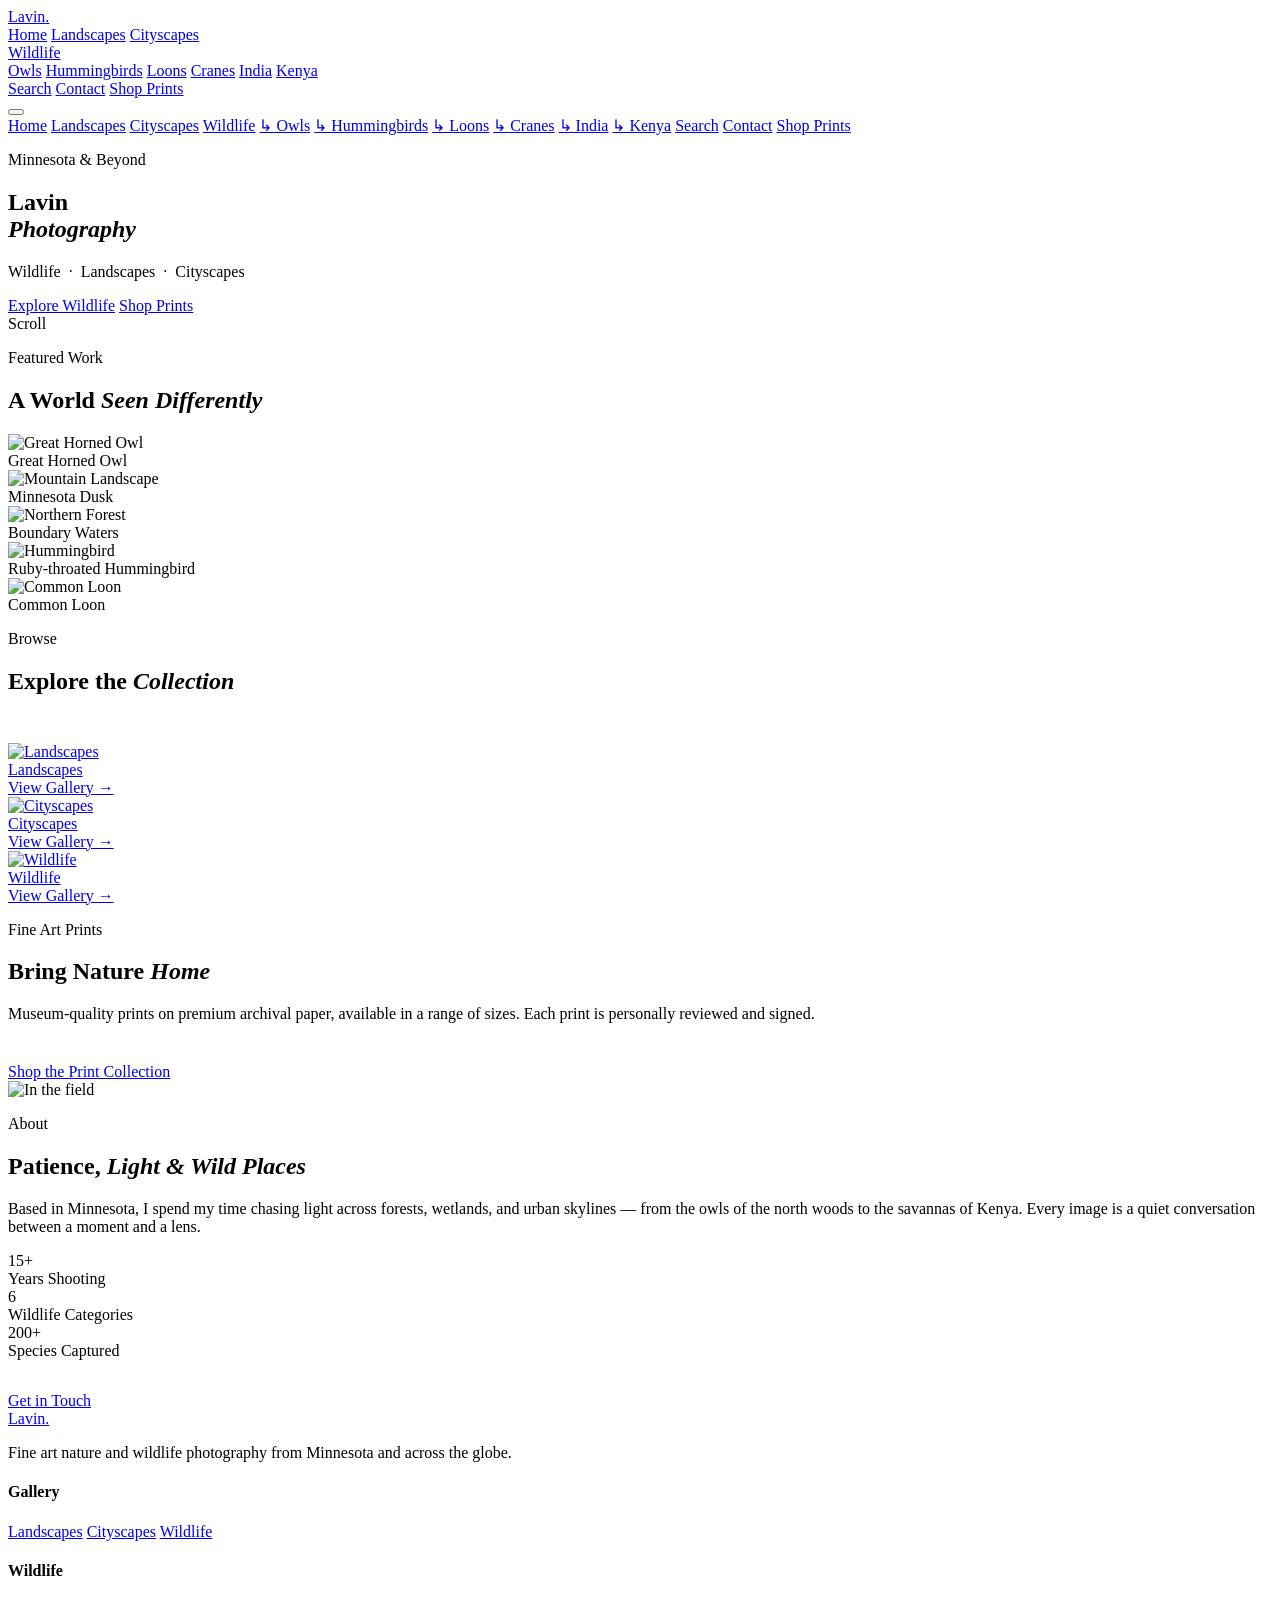
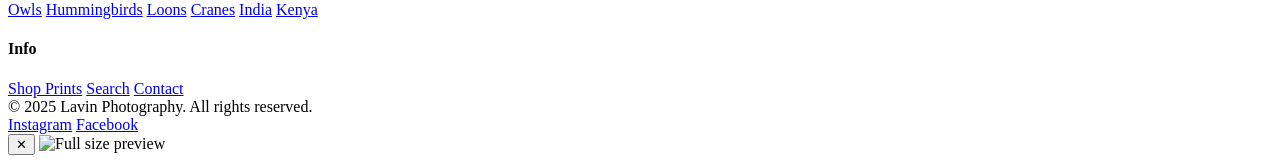
==== index.html @ 5a4e7e07 "Add files via upload" ====
<!DOCTYPE html>
<html lang="en">
<head>
  <meta charset="UTF-8" />
  <meta name="viewport" content="width=device-width, initial-scale=1.0" />
  <title>Lavin Photography</title>
  <meta name="description" content="Fine art nature and wildlife photography by Lavin — landscapes, cityscapes, owls, hummingbirds, loons, cranes and beyond." />
  <link rel="stylesheet" href="css/style.css" />
</head>
<body>

<!-- HEADER -->
<header>
  <a class="logo" href="index.html">Lavin<span>.</span></a>
  <nav>
    <a href="index.html">Home</a>
    <a href="landscapes.html">Landscapes</a>
    <a href="cityscapes.html">Cityscapes</a>
    <div class="nav-dropdown">
      <a href="wildlife.html">Wildlife</a>
      <div class="dropdown-menu">
        <a href="wildlife.html#owls">Owls</a>
        <a href="wildlife.html#hummingbirds">Hummingbirds</a>
        <a href="wildlife.html#loons">Loons</a>
        <a href="wildlife.html#cranes">Cranes</a>
        <a href="wildlife.html#india">India</a>
        <a href="wildlife.html#kenya">Kenya</a>
      </div>
    </div>
    <a href="search.html">Search</a>
    <a href="contact.html">Contact</a>
    <a href="prints.html" class="nav-cta">Shop Prints</a>
  </nav>
  <button class="hamburger" aria-label="Menu">
    <span></span><span></span><span></span>
  </button>
</header>

<!-- MOBILE MENU -->
<div class="mobile-menu">
  <a href="index.html">Home</a>
  <a href="landscapes.html">Landscapes</a>
  <a href="cityscapes.html">Cityscapes</a>
  <a href="wildlife.html">Wildlife</a>
  <a class="mobile-sub" href="wildlife.html#owls">↳ Owls</a>
  <a class="mobile-sub" href="wildlife.html#hummingbirds">↳ Hummingbirds</a>
  <a class="mobile-sub" href="wildlife.html#loons">↳ Loons</a>
  <a class="mobile-sub" href="wildlife.html#cranes">↳ Cranes</a>
  <a class="mobile-sub" href="wildlife.html#india">↳ India</a>
  <a class="mobile-sub" href="wildlife.html#kenya">↳ Kenya</a>
  <a href="search.html">Search</a>
  <a href="contact.html">Contact</a>
  <a href="prints.html">Shop Prints</a>
</div>

<!-- HERO -->
<section class="hero">
  <div class="hero-bg" style="background-image: url('https://images.unsplash.com/photo-1548267904-5b2cd66bb748?w=1800&q=80');"></div>
  <div class="hero-overlay"></div>
  <div class="hero-content">
    <p class="hero-eyebrow">Minnesota &amp; Beyond</p>
    <h1>Lavin<br><em>Photography</em></h1>
    <p class="hero-sub">Wildlife &nbsp;·&nbsp; Landscapes &nbsp;·&nbsp; Cityscapes</p>
    <div class="hero-actions">
      <a href="wildlife.html" class="btn-primary">Explore Wildlife</a>
      <a href="prints.html" class="btn-ghost">Shop Prints</a>
    </div>
  </div>
  <div class="hero-scroll">Scroll</div>
</section>

<!-- FEATURED GALLERY -->
<section class="section">
  <div class="section-inner">
    <p class="section-label reveal">Featured Work</p>
    <h2 class="section-title reveal">A World <em>Seen Differently</em></h2>
    <div class="divider reveal"></div>

    <div class="gallery-grid">
      <div class="item reveal" data-lightbox="https://images.unsplash.com/photo-1548267904-5b2cd66bb748?w=1200&q=85" style="cursor:pointer;">
        <img src="https://images.unsplash.com/photo-1548267904-5b2cd66bb748?w=900&q=80" alt="Great Horned Owl" loading="lazy" />
        <div class="item-label">Great Horned Owl</div>
      </div>
      <div class="item reveal" data-lightbox="https://images.unsplash.com/photo-1506905925346-21bda4d32df4?w=1200&q=85" style="cursor:pointer;">
        <img src="https://images.unsplash.com/photo-1506905925346-21bda4d32df4?w=600&q=80" alt="Mountain Landscape" loading="lazy" />
        <div class="item-label">Minnesota Dusk</div>
      </div>
      <div class="item reveal" data-lightbox="https://images.unsplash.com/photo-1501854140801-50d01698950b?w=1200&q=85" style="cursor:pointer;">
        <img src="https://images.unsplash.com/photo-1501854140801-50d01698950b?w=600&q=80" alt="Northern Forest" loading="lazy" />
        <div class="item-label">Boundary Waters</div>
      </div>
      <div class="item reveal" data-lightbox="https://images.unsplash.com/photo-1569388330292-79cc1ec67270?w=1200&q=85" style="cursor:pointer;">
        <img src="https://images.unsplash.com/photo-1569388330292-79cc1ec67270?w=600&q=80" alt="Hummingbird" loading="lazy" />
        <div class="item-label">Ruby-throated Hummingbird</div>
      </div>
      <div class="item reveal" data-lightbox="https://images.unsplash.com/photo-1444464666168-49d633b86797?w=1200&q=85" style="cursor:pointer;">
        <img src="https://images.unsplash.com/photo-1444464666168-49d633b86797?w=600&q=80" alt="Common Loon" loading="lazy" />
        <div class="item-label">Common Loon</div>
      </div>
    </div>
  </div>
</section>

<!-- BROWSE BY CATEGORY -->
<section class="section" style="padding-top:0;">
  <div class="section-inner">
    <p class="section-label reveal">Browse</p>
    <h2 class="section-title reveal">Explore the <em>Collection</em></h2>
    <div class="divider reveal"></div>

    <div class="cat-grid" style="margin-top:3rem;">
      <a class="cat-card reveal" href="landscapes.html">
        <img src="https://images.unsplash.com/photo-1506905925346-21bda4d32df4?w=700&q=75" alt="Landscapes" loading="lazy" />
        <div class="cat-card-body">
          <div class="cat-card-title">Landscapes</div>
          <div class="cat-card-sub">View Gallery →</div>
        </div>
      </a>
      <a class="cat-card reveal" href="cityscapes.html">
        <img src="https://images.unsplash.com/photo-1477959858617-67f85cf4f1df?w=700&q=75" alt="Cityscapes" loading="lazy" />
        <div class="cat-card-body">
          <div class="cat-card-title">Cityscapes</div>
          <div class="cat-card-sub">View Gallery →</div>
        </div>
      </a>
      <a class="cat-card reveal" href="wildlife.html">
        <img src="https://images.unsplash.com/photo-1548267904-5b2cd66bb748?w=700&q=75" alt="Wildlife" loading="lazy" />
        <div class="cat-card-body">
          <div class="cat-card-title">Wildlife</div>
          <div class="cat-card-sub">View Gallery →</div>
        </div>
      </a>
    </div>
  </div>
</section>

<!-- PRINTS CTA BANNER -->
<section class="prints-banner">
  <p class="section-label">Fine Art Prints</p>
  <h2 class="section-title">Bring Nature <em>Home</em></h2>
  <p class="section-desc">Museum-quality prints on premium archival paper, available in a range of sizes. Each print is personally reviewed and signed.</p>
  <div style="height:1.5rem;"></div>
  <a href="prints.html" class="btn-primary">Shop the Print Collection</a>
</section>

<!-- ABOUT STRIP -->
<section class="section">
  <div class="section-inner">
    <div class="about-strip">
      <div class="reveal">
        <img src="https://images.unsplash.com/photo-1501854140801-50d01698950b?w=700&q=80" alt="In the field" />
      </div>
      <div>
        <p class="section-label reveal">About</p>
        <h2 class="section-title reveal">Patience, <em>Light &amp; Wild Places</em></h2>
        <div class="divider reveal"></div>
        <p class="section-desc reveal">Based in Minnesota, I spend my time chasing light across forests, wetlands, and urban skylines — from the owls of the north woods to the savannas of Kenya. Every image is a quiet conversation between a moment and a lens.</p>
        <div class="stat-row reveal">
          <div class="stat">
            <div class="stat-num">15+</div>
            <div class="stat-label">Years Shooting</div>
          </div>
          <div class="stat">
            <div class="stat-num">6</div>
            <div class="stat-label">Wildlife Categories</div>
          </div>
          <div class="stat">
            <div class="stat-num">200+</div>
            <div class="stat-label">Species Captured</div>
          </div>
        </div>
        <div style="margin-top:2rem;" class="reveal">
          <a href="contact.html" class="btn-ghost">Get in Touch</a>
        </div>
      </div>
    </div>
  </div>
</section>

<!-- FOOTER -->
<footer>
  <div class="footer-inner">
    <div class="footer-brand">
      <a class="logo" href="index.html">Lavin<span>.</span></a>
      <p>Fine art nature and wildlife photography from Minnesota and across the globe.</p>
    </div>
    <div class="footer-col">
      <h4>Gallery</h4>
      <a href="landscapes.html">Landscapes</a>
      <a href="cityscapes.html">Cityscapes</a>
      <a href="wildlife.html">Wildlife</a>
    </div>
    <div class="footer-col">
      <h4>Wildlife</h4>
      <a href="wildlife.html#owls">Owls</a>
      <a href="wildlife.html#hummingbirds">Hummingbirds</a>
      <a href="wildlife.html#loons">Loons</a>
      <a href="wildlife.html#cranes">Cranes</a>
      <a href="wildlife.html#india">India</a>
      <a href="wildlife.html#kenya">Kenya</a>
    </div>
    <div class="footer-col">
      <h4>Info</h4>
      <a href="prints.html">Shop Prints</a>
      <a href="search.html">Search</a>
      <a href="contact.html">Contact</a>
    </div>
  </div>
  <div class="footer-bottom">
    <span>© 2025 Lavin Photography. All rights reserved.</span>
    <div class="social-links">
      <a href="https://www.instagram.com" target="_blank" rel="noopener">Instagram</a>
      <a href="https://www.facebook.com" target="_blank" rel="noopener">Facebook</a>
    </div>
  </div>
</footer>

<!-- LIGHTBOX -->
<div class="lightbox-overlay">
  <button class="lightbox-close" aria-label="Close">✕</button>
  <img src="" alt="Full size preview" />
</div>

<script src="js/main.js"></script>
</body>
</html>
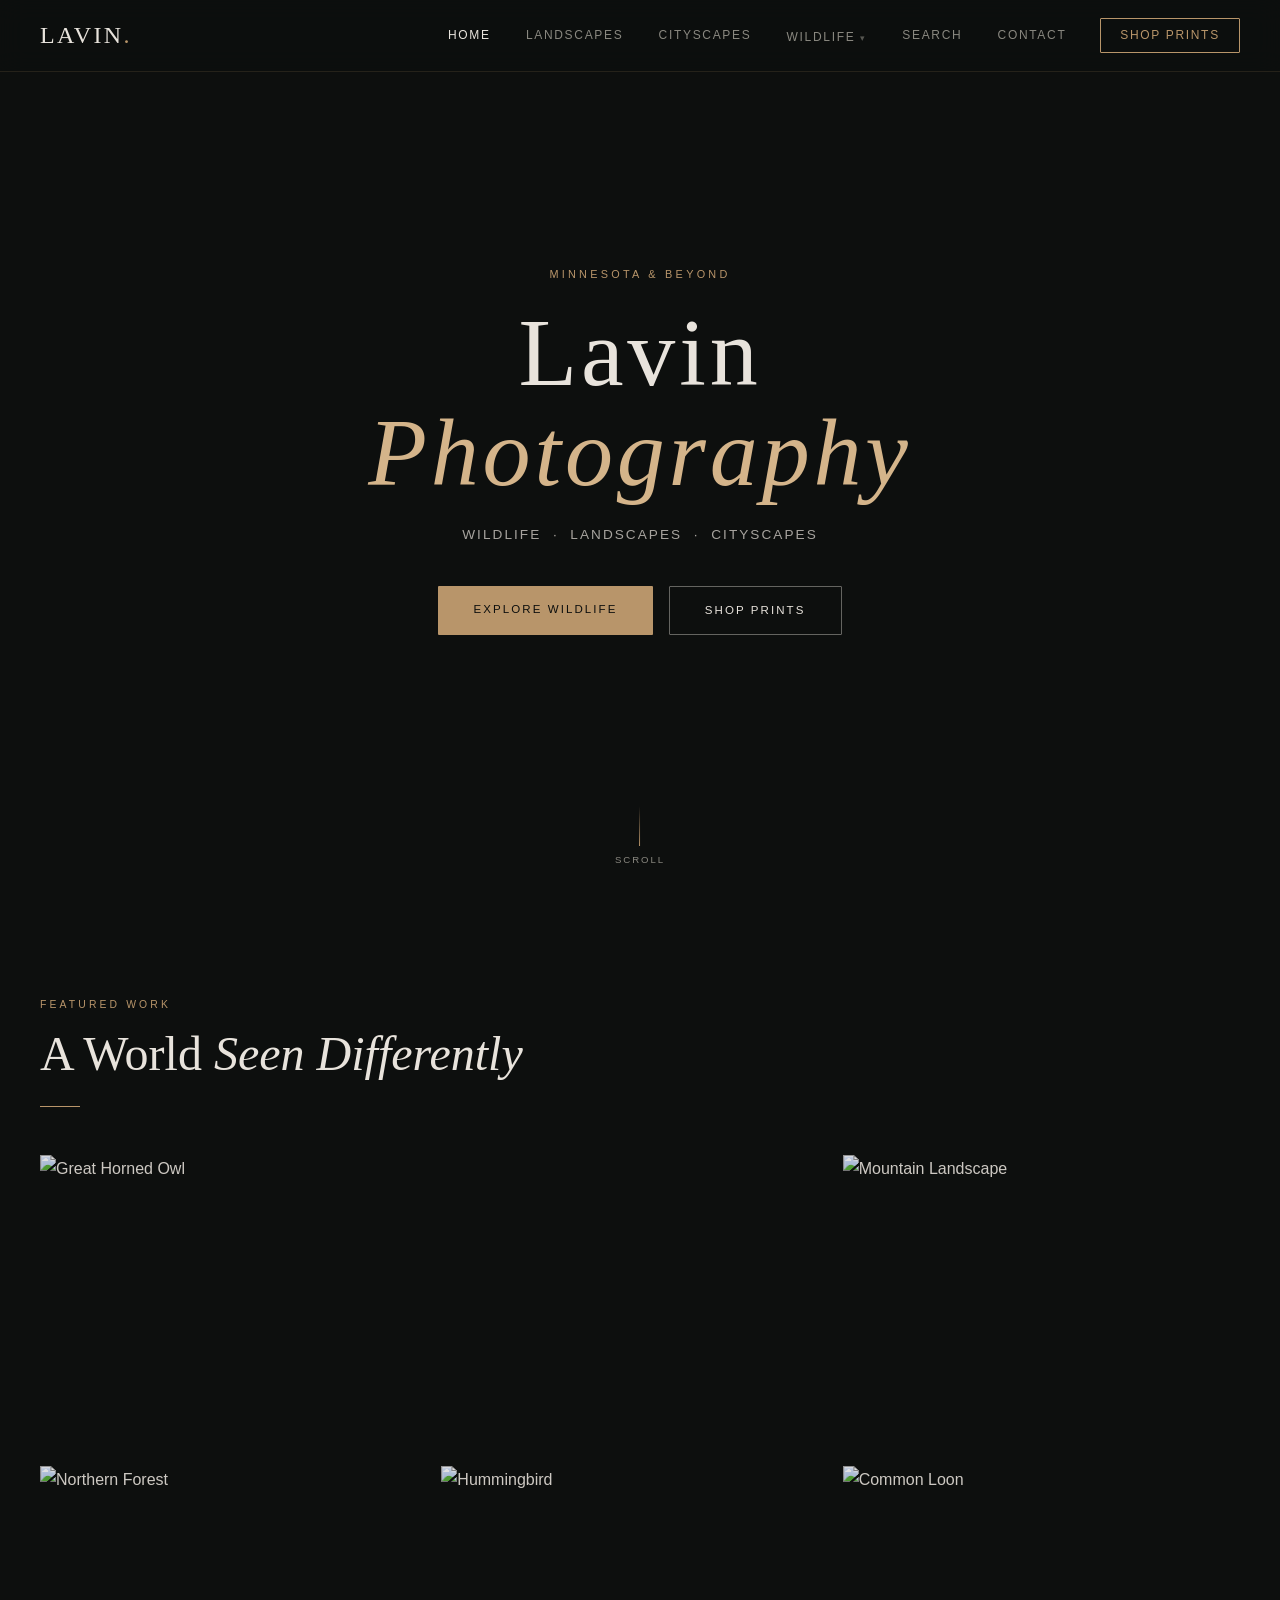
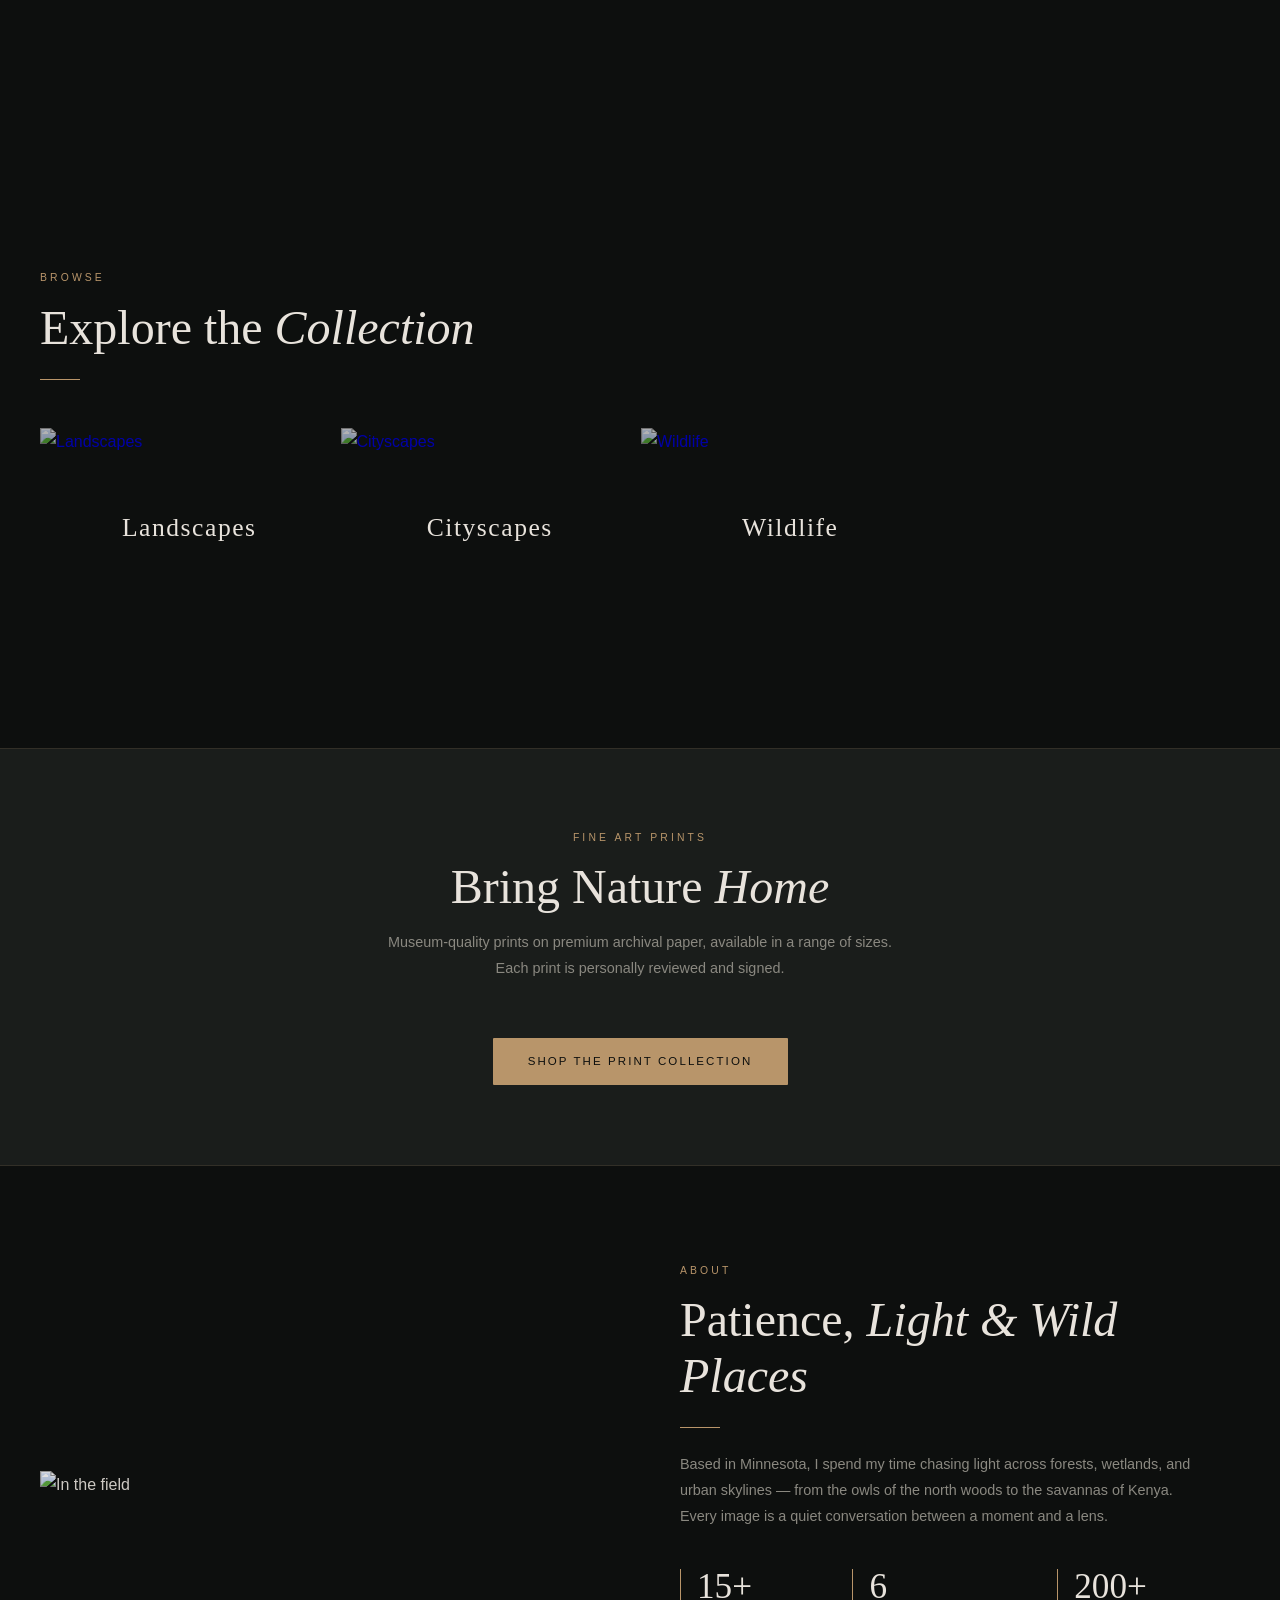
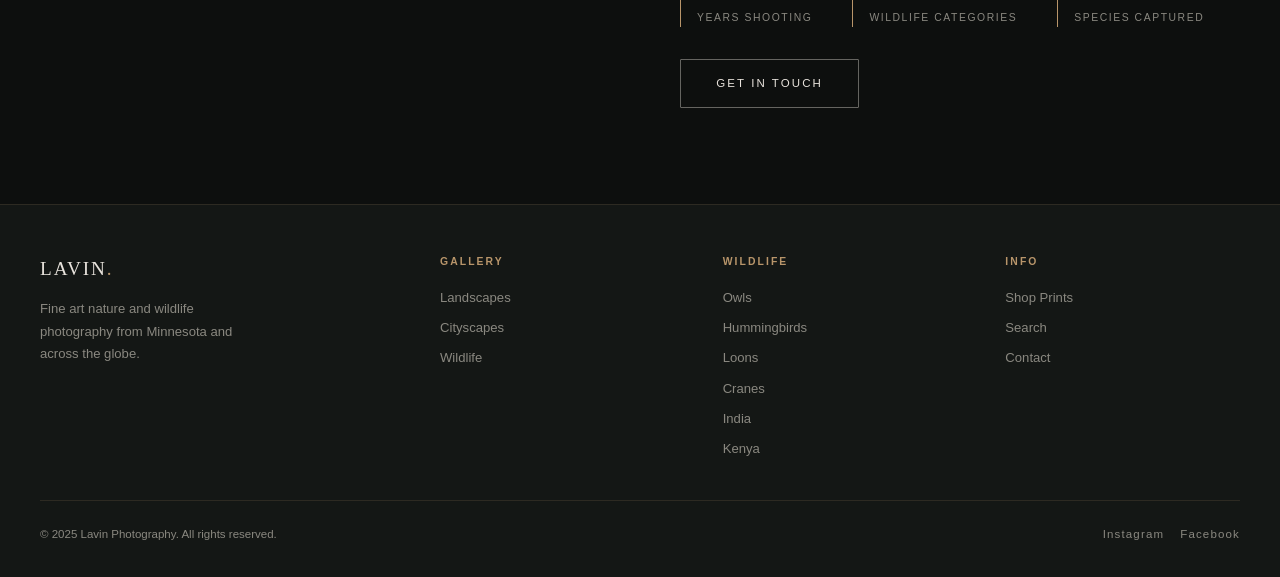
==== commit 086c796c: "Add files via upload" ====
--- a/index.html
+++ b/index.html
@@ -77,25 +77,30 @@
     <div class="divider reveal"></div>
 
     <div class="gallery-grid">
-      <div class="item reveal" data-lightbox="https://images.unsplash.com/photo-1548267904-5b2cd66bb748?w=1200&q=85" style="cursor:pointer;">
+      <div class="item reveal" data-lightbox="https://images.unsplash.com/photo-1548267904-5b2cd66bb748?w=1200&q=85" data-title="Great Horned Owl" style="cursor:pointer;">
         <img src="https://images.unsplash.com/photo-1548267904-5b2cd66bb748?w=900&q=80" alt="Great Horned Owl" loading="lazy" />
         <div class="item-label">Great Horned Owl</div>
-      </div>
-      <div class="item reveal" data-lightbox="https://images.unsplash.com/photo-1506905925346-21bda4d32df4?w=1200&q=85" style="cursor:pointer;">
+        <a class="buy-print-btn" href="contact.html?image=Great+Horned+Owl">Buy This Print</a>
+      </div>
+      <div class="item reveal" data-lightbox="https://images.unsplash.com/photo-1506905925346-21bda4d32df4?w=1200&q=85" data-title="Minnesota Dusk" style="cursor:pointer;">
         <img src="https://images.unsplash.com/photo-1506905925346-21bda4d32df4?w=600&q=80" alt="Mountain Landscape" loading="lazy" />
         <div class="item-label">Minnesota Dusk</div>
-      </div>
-      <div class="item reveal" data-lightbox="https://images.unsplash.com/photo-1501854140801-50d01698950b?w=1200&q=85" style="cursor:pointer;">
+        <a class="buy-print-btn" href="contact.html?image=Minnesota+Dusk">Buy This Print</a>
+      </div>
+      <div class="item reveal" data-lightbox="https://images.unsplash.com/photo-1501854140801-50d01698950b?w=1200&q=85" data-title="Boundary Waters" style="cursor:pointer;">
         <img src="https://images.unsplash.com/photo-1501854140801-50d01698950b?w=600&q=80" alt="Northern Forest" loading="lazy" />
         <div class="item-label">Boundary Waters</div>
-      </div>
-      <div class="item reveal" data-lightbox="https://images.unsplash.com/photo-1569388330292-79cc1ec67270?w=1200&q=85" style="cursor:pointer;">
+        <a class="buy-print-btn" href="contact.html?image=Boundary+Waters">Buy This Print</a>
+      </div>
+      <div class="item reveal" data-lightbox="https://images.unsplash.com/photo-1569388330292-79cc1ec67270?w=1200&q=85" data-title="Ruby-throated Hummingbird" style="cursor:pointer;">
         <img src="https://images.unsplash.com/photo-1569388330292-79cc1ec67270?w=600&q=80" alt="Hummingbird" loading="lazy" />
         <div class="item-label">Ruby-throated Hummingbird</div>
-      </div>
-      <div class="item reveal" data-lightbox="https://images.unsplash.com/photo-1444464666168-49d633b86797?w=1200&q=85" style="cursor:pointer;">
+        <a class="buy-print-btn" href="contact.html?image=Ruby-throated+Hummingbird">Buy This Print</a>
+      </div>
+      <div class="item reveal" data-lightbox="https://images.unsplash.com/photo-1444464666168-49d633b86797?w=1200&q=85" data-title="Common Loon" style="cursor:pointer;">
         <img src="https://images.unsplash.com/photo-1444464666168-49d633b86797?w=600&q=80" alt="Common Loon" loading="lazy" />
         <div class="item-label">Common Loon</div>
+        <a class="buy-print-btn" href="contact.html?image=Common+Loon">Buy This Print</a>
       </div>
     </div>
   </div>
@@ -218,7 +223,9 @@
 <!-- LIGHTBOX -->
 <div class="lightbox-overlay">
   <button class="lightbox-close" aria-label="Close">✕</button>
+  <div class="lightbox-title"></div>
   <img src="" alt="Full size preview" />
+  <a class="lightbox-buy" href="contact.html">Buy This Print</a>
 </div>
 
 <script src="js/main.js"></script>
--- a/css/style.css
+++ b/css/style.css
@@ -0,0 +1,655 @@
+@import url('https://fonts.googleapis.com/css2?family=Cormorant+Garamond:ital,wght@0,300;0,400;0,600;1,300;1,400&family=Jost:wght@200;300;400;500&display=swap');
+
+*, *::before, *::after { box-sizing: border-box; margin: 0; padding: 0; }
+
+:root {
+  --bg: #0d0f0e;
+  --bg-surface: #141715;
+  --bg-card: #1a1d1b;
+  --text-primary: #e8e3dc;
+  --text-muted: #8a8880;
+  --accent: #b8956a;
+  --accent-light: #d4b48a;
+  --border: rgba(184,149,106,0.15);
+  --border-hover: rgba(184,149,106,0.35);
+  --nav-height: 72px;
+}
+
+html { scroll-behavior: smooth; }
+
+body {
+  font-family: 'Jost', sans-serif;
+  background: var(--bg);
+  color: var(--text-primary);
+  font-weight: 300;
+  font-size: 16px;
+  line-height: 1.7;
+  overflow-x: hidden;
+}
+
+/* ── HEADER ─────────────────────────────────────────────── */
+header {
+  position: fixed;
+  top: 0; left: 0; right: 0;
+  height: var(--nav-height);
+  z-index: 100;
+  display: flex;
+  align-items: center;
+  justify-content: space-between;
+  padding: 0 2.5rem;
+  background: rgba(13,15,14,0.92);
+  backdrop-filter: blur(12px);
+  border-bottom: 1px solid var(--border);
+  transition: background 0.3s;
+}
+
+.logo {
+  font-family: 'Cormorant Garamond', serif;
+  font-weight: 300;
+  font-size: 1.5rem;
+  letter-spacing: 0.1em;
+  color: var(--text-primary);
+  text-decoration: none;
+  text-transform: uppercase;
+}
+.logo span { color: var(--accent); }
+
+nav { display: flex; align-items: center; gap: 0; }
+
+nav a {
+  font-size: 0.75rem;
+  font-weight: 400;
+  letter-spacing: 0.14em;
+  text-transform: uppercase;
+  color: var(--text-muted);
+  text-decoration: none;
+  padding: 0.5rem 1.1rem;
+  transition: color 0.2s;
+  position: relative;
+}
+nav a:hover, nav a.active { color: var(--text-primary); }
+
+.nav-dropdown { position: relative; }
+.nav-dropdown > a::after {
+  content: '▾';
+  font-size: 0.55rem;
+  margin-left: 5px;
+  opacity: 0.6;
+}
+.dropdown-menu {
+  position: absolute;
+  top: calc(100% + 12px);
+  left: 50%;
+  transform: translateX(-50%);
+  min-width: 160px;
+  background: var(--bg-surface);
+  border: 1px solid var(--border);
+  border-radius: 2px;
+  padding: 0.5rem 0;
+  opacity: 0;
+  pointer-events: none;
+  transform: translateX(-50%) translateY(-6px);
+  transition: opacity 0.2s, transform 0.2s;
+}
+.nav-dropdown:hover .dropdown-menu {
+  opacity: 1;
+  pointer-events: all;
+  transform: translateX(-50%) translateY(0);
+}
+.dropdown-menu a {
+  display: block;
+  padding: 0.45rem 1.2rem;
+  font-size: 0.7rem;
+  letter-spacing: 0.12em;
+  color: var(--text-muted);
+  text-decoration: none;
+  transition: color 0.2s, background 0.2s;
+}
+.dropdown-menu a:hover { color: var(--accent-light); background: rgba(184,149,106,0.05); }
+
+.nav-cta {
+  margin-left: 1rem;
+  background: transparent;
+  border: 1px solid var(--accent);
+  color: var(--accent) !important;
+  border-radius: 1px;
+  padding: 0.4rem 1.2rem !important;
+  transition: background 0.2s, color 0.2s !important;
+}
+.nav-cta:hover { background: var(--accent) !important; color: var(--bg) !important; }
+
+/* ── HAMBURGER ────────────────────────────────────────────── */
+.hamburger {
+  display: none;
+  flex-direction: column;
+  gap: 5px;
+  cursor: pointer;
+  background: none;
+  border: none;
+  padding: 4px;
+}
+.hamburger span {
+  display: block;
+  width: 24px;
+  height: 1px;
+  background: var(--text-primary);
+  transition: transform 0.3s, opacity 0.3s;
+}
+.hamburger.open span:nth-child(1) { transform: translateY(6px) rotate(45deg); }
+.hamburger.open span:nth-child(2) { opacity: 0; }
+.hamburger.open span:nth-child(3) { transform: translateY(-6px) rotate(-45deg); }
+
+.mobile-menu {
+  display: none;
+  position: fixed;
+  top: var(--nav-height);
+  left: 0; right: 0;
+  background: var(--bg-surface);
+  border-bottom: 1px solid var(--border);
+  z-index: 99;
+  padding: 1rem 0;
+}
+.mobile-menu.open { display: block; }
+.mobile-menu a {
+  display: block;
+  padding: 0.7rem 2.5rem;
+  font-size: 0.8rem;
+  letter-spacing: 0.12em;
+  text-transform: uppercase;
+  color: var(--text-muted);
+  text-decoration: none;
+}
+.mobile-menu a:hover { color: var(--accent-light); }
+.mobile-menu .mobile-sub { padding-left: 3.5rem; color: var(--text-muted); opacity: 0.7; font-size: 0.72rem; }
+
+/* ── HERO ─────────────────────────────────────────────────── */
+.hero {
+  height: 100vh;
+  min-height: 600px;
+  position: relative;
+  display: flex;
+  align-items: center;
+  justify-content: center;
+  text-align: center;
+  overflow: hidden;
+}
+.hero-bg {
+  position: absolute;
+  inset: 0;
+  background: url('https://images.unsplash.com/photo-1506905925346-21bda4d32df4?w=1800&q=80') center/cover no-repeat;
+  transform: scale(1.05);
+  transition: transform 12s ease;
+}
+.hero-bg.loaded { transform: scale(1); }
+.hero-overlay {
+  position: absolute;
+  inset: 0;
+  background: linear-gradient(to bottom,
+    rgba(13,15,14,0.45) 0%,
+    rgba(13,15,14,0.25) 40%,
+    rgba(13,15,14,0.65) 100%);
+}
+.hero-content { position: relative; z-index: 2; padding: 0 2rem; }
+.hero-eyebrow {
+  font-family: 'Jost', sans-serif;
+  font-size: 0.68rem;
+  letter-spacing: 0.3em;
+  text-transform: uppercase;
+  color: var(--accent);
+  margin-bottom: 1.2rem;
+  opacity: 0;
+  animation: fadeUp 0.8s 0.3s forwards;
+}
+.hero h1 {
+  font-family: 'Cormorant Garamond', serif;
+  font-weight: 300;
+  font-size: clamp(3rem, 8vw, 6rem);
+  letter-spacing: 0.04em;
+  line-height: 1.05;
+  color: var(--text-primary);
+  opacity: 0;
+  animation: fadeUp 0.8s 0.5s forwards;
+}
+.hero h1 em { font-style: italic; color: var(--accent-light); }
+.hero-sub {
+  font-size: 0.85rem;
+  letter-spacing: 0.15em;
+  text-transform: uppercase;
+  color: rgba(232,227,220,0.7);
+  margin-top: 1.2rem;
+  opacity: 0;
+  animation: fadeUp 0.8s 0.7s forwards;
+}
+.hero-actions {
+  margin-top: 2.5rem;
+  display: flex;
+  gap: 1rem;
+  justify-content: center;
+  flex-wrap: wrap;
+  opacity: 0;
+  animation: fadeUp 0.8s 0.9s forwards;
+}
+.btn-primary {
+  font-family: 'Jost', sans-serif;
+  font-size: 0.72rem;
+  letter-spacing: 0.18em;
+  text-transform: uppercase;
+  padding: 0.85rem 2.2rem;
+  background: var(--accent);
+  color: var(--bg);
+  border: none;
+  cursor: pointer;
+  text-decoration: none;
+  transition: background 0.2s, transform 0.2s;
+  border-radius: 1px;
+  display: inline-block;
+}
+.btn-primary:hover { background: var(--accent-light); transform: translateY(-1px); }
+.btn-ghost {
+  font-family: 'Jost', sans-serif;
+  font-size: 0.72rem;
+  letter-spacing: 0.18em;
+  text-transform: uppercase;
+  padding: 0.85rem 2.2rem;
+  background: transparent;
+  color: var(--text-primary);
+  border: 1px solid rgba(232,227,220,0.4);
+  cursor: pointer;
+  text-decoration: none;
+  transition: border-color 0.2s, color 0.2s;
+  border-radius: 1px;
+  display: inline-block;
+}
+.btn-ghost:hover { border-color: var(--text-primary); }
+
+.hero-scroll {
+  position: absolute;
+  bottom: 2rem;
+  left: 50%;
+  transform: translateX(-50%);
+  z-index: 2;
+  display: flex;
+  flex-direction: column;
+  align-items: center;
+  gap: 6px;
+  color: var(--text-muted);
+  font-size: 0.6rem;
+  letter-spacing: 0.2em;
+  text-transform: uppercase;
+  animation: bounce 2s infinite;
+}
+.hero-scroll::before {
+  content: '';
+  display: block;
+  width: 1px;
+  height: 40px;
+  background: linear-gradient(to bottom, transparent, var(--accent));
+}
+
+/* ── SECTIONS ─────────────────────────────────────────────── */
+.section { padding: 6rem 2.5rem; }
+.section-inner { max-width: 1300px; margin: 0 auto; }
+
+.section-label {
+  font-size: 0.65rem;
+  letter-spacing: 0.3em;
+  text-transform: uppercase;
+  color: var(--accent);
+  margin-bottom: 0.8rem;
+}
+.section-title {
+  font-family: 'Cormorant Garamond', serif;
+  font-weight: 300;
+  font-size: clamp(2rem, 4vw, 3rem);
+  line-height: 1.15;
+  color: var(--text-primary);
+  margin-bottom: 1rem;
+}
+.section-title em { font-style: italic; }
+.section-desc {
+  font-size: 0.9rem;
+  color: var(--text-muted);
+  max-width: 520px;
+  line-height: 1.8;
+}
+
+.divider {
+  width: 40px;
+  height: 1px;
+  background: var(--accent);
+  margin: 1.5rem 0;
+}
+
+/* ── FEATURED GALLERY GRID ─────────────────────────────────── */
+.gallery-grid {
+  display: grid;
+  grid-template-columns: repeat(3, 1fr);
+  grid-template-rows: auto;
+  gap: 4px;
+  margin-top: 3rem;
+}
+.gallery-grid .item { position: relative; overflow: hidden; cursor: pointer; }
+.gallery-grid .item:first-child { grid-column: span 2; }
+.gallery-grid .item img {
+  width: 100%;
+  height: 100%;
+  object-fit: cover;
+  display: block;
+  transition: transform 0.6s ease, filter 0.4s;
+  filter: brightness(0.88);
+  min-height: 280px;
+}
+.gallery-grid .item:hover img { transform: scale(1.04); filter: brightness(0.7); }
+.gallery-grid .item-label {
+  position: absolute;
+  bottom: 0; left: 0; right: 0;
+  padding: 1.5rem 1.2rem 1rem;
+  background: linear-gradient(to top, rgba(13,15,14,0.85) 0%, transparent 100%);
+  font-family: 'Cormorant Garamond', serif;
+  font-size: 1.1rem;
+  font-weight: 300;
+  letter-spacing: 0.06em;
+  color: var(--text-primary);
+  opacity: 0;
+  transform: translateY(6px);
+  transition: opacity 0.3s, transform 0.3s;
+}
+.gallery-grid .item:hover .item-label { opacity: 1; transform: translateY(0); }
+
+/* ── CATEGORY CARDS ─────────────────────────────────────────── */
+.cat-grid {
+  display: grid;
+  grid-template-columns: repeat(auto-fill, minmax(280px, 1fr));
+  gap: 2px;
+  margin-top: 3rem;
+}
+.cat-card {
+  position: relative;
+  overflow: hidden;
+  aspect-ratio: 4/3;
+  cursor: pointer;
+  text-decoration: none;
+  display: block;
+}
+.cat-card img {
+  width: 100%;
+  height: 100%;
+  object-fit: cover;
+  filter: brightness(0.7);
+  transition: transform 0.5s, filter 0.4s;
+}
+.cat-card:hover img { transform: scale(1.06); filter: brightness(0.5); }
+.cat-card-body {
+  position: absolute;
+  inset: 0;
+  display: flex;
+  flex-direction: column;
+  align-items: center;
+  justify-content: center;
+  padding: 1.5rem;
+  text-align: center;
+}
+.cat-card-title {
+  font-family: 'Cormorant Garamond', serif;
+  font-size: 1.6rem;
+  font-weight: 300;
+  letter-spacing: 0.06em;
+  color: var(--text-primary);
+  transition: color 0.3s;
+}
+.cat-card-sub {
+  font-size: 0.65rem;
+  letter-spacing: 0.2em;
+  text-transform: uppercase;
+  color: var(--accent);
+  margin-top: 0.4rem;
+  opacity: 0;
+  transform: translateY(4px);
+  transition: opacity 0.3s, transform 0.3s;
+}
+.cat-card:hover .cat-card-sub { opacity: 1; transform: translateY(0); }
+
+/* ── ABOUT STRIP ─────────────────────────────────────────────── */
+.about-strip {
+  display: grid;
+  grid-template-columns: 1fr 1fr;
+  gap: 5rem;
+  align-items: center;
+}
+.about-strip img {
+  width: 100%;
+  aspect-ratio: 3/4;
+  object-fit: cover;
+  filter: brightness(0.88) saturate(0.9);
+}
+.about-text .section-desc { max-width: none; }
+.stat-row { display: flex; gap: 2.5rem; margin-top: 2.5rem; }
+.stat { border-left: 1px solid var(--accent); padding-left: 1rem; }
+.stat-num {
+  font-family: 'Cormorant Garamond', serif;
+  font-size: 2.2rem;
+  font-weight: 300;
+  color: var(--text-primary);
+  line-height: 1;
+}
+.stat-label { font-size: 0.65rem; letter-spacing: 0.15em; text-transform: uppercase; color: var(--text-muted); margin-top: 0.3rem; }
+
+/* ── PRINTS CTA BANNER ────────────────────────────────────────── */
+.prints-banner {
+  background: var(--bg-card);
+  border-top: 1px solid var(--border);
+  border-bottom: 1px solid var(--border);
+  padding: 5rem 2.5rem;
+  text-align: center;
+  position: relative;
+  overflow: hidden;
+}
+.prints-banner::before {
+  content: '';
+  position: absolute;
+  inset: 0;
+  background: url('https://images.unsplash.com/photo-1501854140801-50d01698950b?w=1400&q=60') center/cover;
+  opacity: 0.08;
+}
+.prints-banner > * { position: relative; }
+.prints-banner .section-title { margin: 0 auto 1rem; max-width: 600px; }
+.prints-banner .section-desc { margin: 0 auto 2rem; text-align: center; }
+
+/* ── WILDLIFE SUB NAV ───────────────────────────────────────── */
+.pill-nav {
+  display: flex;
+  gap: 0.5rem;
+  flex-wrap: wrap;
+  margin-bottom: 2.5rem;
+}
+.pill {
+  font-size: 0.68rem;
+  letter-spacing: 0.14em;
+  text-transform: uppercase;
+  padding: 0.4rem 1rem;
+  border: 1px solid var(--border);
+  border-radius: 1px;
+  color: var(--text-muted);
+  cursor: pointer;
+  transition: border-color 0.2s, color 0.2s, background 0.2s;
+  background: transparent;
+}
+.pill:hover, .pill.active { border-color: var(--accent); color: var(--accent); }
+
+/* ── CONTACT FORM ─────────────────────────────────────────────── */
+.contact-grid {
+  display: grid;
+  grid-template-columns: 1fr 1.4fr;
+  gap: 5rem;
+  align-items: start;
+}
+.form-group { margin-bottom: 1.2rem; }
+.form-group label {
+  display: block;
+  font-size: 0.68rem;
+  letter-spacing: 0.18em;
+  text-transform: uppercase;
+  color: var(--text-muted);
+  margin-bottom: 0.5rem;
+}
+.form-group input,
+.form-group textarea,
+.form-group select {
+  width: 100%;
+  background: var(--bg-card);
+  border: 1px solid var(--border);
+  color: var(--text-primary);
+  font-family: 'Jost', sans-serif;
+  font-size: 0.9rem;
+  font-weight: 300;
+  padding: 0.75rem 1rem;
+  border-radius: 1px;
+  transition: border-color 0.2s;
+  outline: none;
+  -webkit-appearance: none;
+}
+.form-group input:focus,
+.form-group textarea:focus,
+.form-group select:focus { border-color: var(--accent); }
+.form-group textarea { min-height: 140px; resize: vertical; }
+.form-group select { cursor: pointer; }
+.form-group select option { background: var(--bg-card); }
+
+/* ── FOOTER ─────────────────────────────────────────────────── */
+footer {
+  background: var(--bg-surface);
+  border-top: 1px solid var(--border);
+  padding: 3rem 2.5rem 2rem;
+}
+.footer-inner {
+  max-width: 1300px;
+  margin: 0 auto;
+  display: grid;
+  grid-template-columns: 1.5fr 1fr 1fr 1fr;
+  gap: 3rem;
+}
+.footer-brand .logo { font-size: 1.2rem; }
+.footer-brand p { font-size: 0.82rem; color: var(--text-muted); margin-top: 0.8rem; line-height: 1.7; max-width: 220px; }
+.footer-col h4 {
+  font-size: 0.65rem;
+  letter-spacing: 0.2em;
+  text-transform: uppercase;
+  color: var(--accent);
+  margin-bottom: 1rem;
+}
+.footer-col a {
+  display: block;
+  font-size: 0.82rem;
+  color: var(--text-muted);
+  text-decoration: none;
+  margin-bottom: 0.5rem;
+  transition: color 0.2s;
+}
+.footer-col a:hover { color: var(--text-primary); }
+.footer-bottom {
+  max-width: 1300px;
+  margin: 2rem auto 0;
+  padding-top: 1.5rem;
+  border-top: 1px solid var(--border);
+  display: flex;
+  align-items: center;
+  justify-content: space-between;
+  font-size: 0.72rem;
+  color: var(--text-muted);
+}
+.social-links { display: flex; gap: 1rem; }
+.social-links a { color: var(--text-muted); text-decoration: none; font-size: 0.72rem; letter-spacing: 0.1em; transition: color 0.2s; }
+.social-links a:hover { color: var(--accent); }
+
+/* ── LIGHTBOX ────────────────────────────────────────────────── */
+.lightbox-overlay {
+  display: none;
+  position: fixed;
+  inset: 0;
+  background: rgba(13,15,14,0.96);
+  z-index: 200;
+  align-items: center;
+  justify-content: center;
+}
+.lightbox-overlay.open { display: flex; }
+.lightbox-overlay img { max-width: 90vw; max-height: 90vh; object-fit: contain; }
+.lightbox-close {
+  position: absolute;
+  top: 1.5rem; right: 2rem;
+  font-size: 1.5rem;
+  color: var(--text-muted);
+  cursor: pointer;
+  background: none;
+  border: none;
+  line-height: 1;
+  transition: color 0.2s;
+}
+.lightbox-close:hover { color: var(--text-primary); }
+
+/* ── PAGE HERO (inner pages) ─────────────────────────────────── */
+.page-hero {
+  height: 45vh;
+  min-height: 300px;
+  position: relative;
+  display: flex;
+  align-items: flex-end;
+  padding: 3rem 2.5rem;
+  overflow: hidden;
+}
+.page-hero-bg {
+  position: absolute;
+  inset: 0;
+  background-size: cover;
+  background-position: center;
+}
+.page-hero-overlay {
+  position: absolute;
+  inset: 0;
+  background: linear-gradient(to top, rgba(13,15,14,0.9) 0%, rgba(13,15,14,0.3) 100%);
+}
+.page-hero-content { position: relative; z-index: 2; }
+.page-hero h1 {
+  font-family: 'Cormorant Garamond', serif;
+  font-weight: 300;
+  font-size: clamp(2.2rem, 5vw, 3.5rem);
+  letter-spacing: 0.04em;
+  color: var(--text-primary);
+}
+
+/* ── ANIMATIONS ───────────────────────────────────────────────── */
+@keyframes fadeUp {
+  from { opacity: 0; transform: translateY(16px); }
+  to { opacity: 1; transform: translateY(0); }
+}
+@keyframes bounce {
+  0%, 100% { transform: translateX(-50%) translateY(0); }
+  50% { transform: translateX(-50%) translateY(6px); }
+}
+
+.reveal {
+  opacity: 0;
+  transform: translateY(20px);
+  transition: opacity 0.7s ease, transform 0.7s ease;
+}
+.reveal.visible { opacity: 1; transform: translateY(0); }
+
+/* ── RESPONSIVE ───────────────────────────────────────────────── */
+@media (max-width: 900px) {
+  header nav { display: none; }
+  .hamburger { display: flex; }
+  .gallery-grid { grid-template-columns: 1fr 1fr; }
+  .gallery-grid .item:first-child { grid-column: span 2; }
+  .about-strip { grid-template-columns: 1fr; gap: 2.5rem; }
+  .contact-grid { grid-template-columns: 1fr; gap: 2.5rem; }
+  .footer-inner { grid-template-columns: 1fr 1fr; gap: 2rem; }
+}
+@media (max-width: 600px) {
+  .section { padding: 4rem 1.5rem; }
+  header { padding: 0 1.5rem; }
+  .gallery-grid { grid-template-columns: 1fr; }
+  .gallery-grid .item:first-child { grid-column: span 1; }
+  .cat-grid { grid-template-columns: 1fr 1fr; }
+  .footer-inner { grid-template-columns: 1fr; }
+  .footer-bottom { flex-direction: column; gap: 1rem; text-align: center; }
+  .stat-row { flex-wrap: wrap; gap: 1.5rem; }
+}
